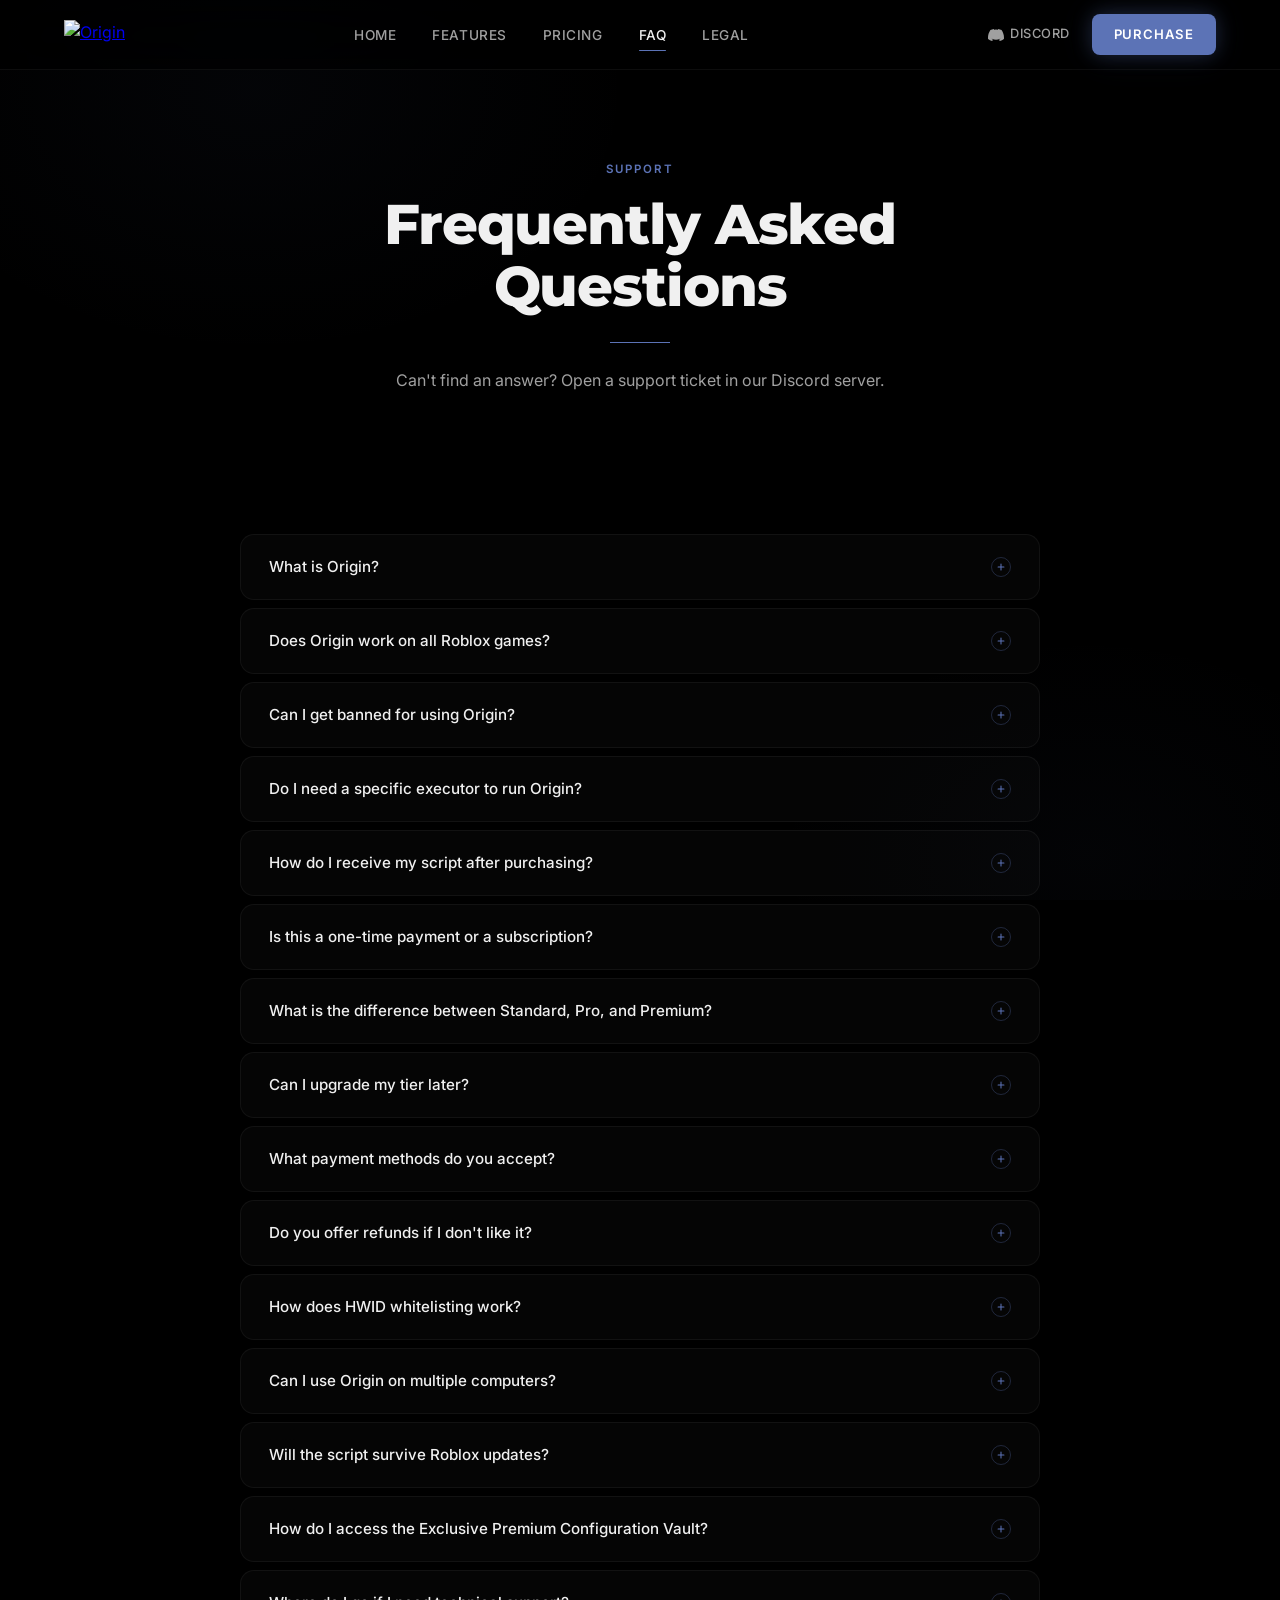
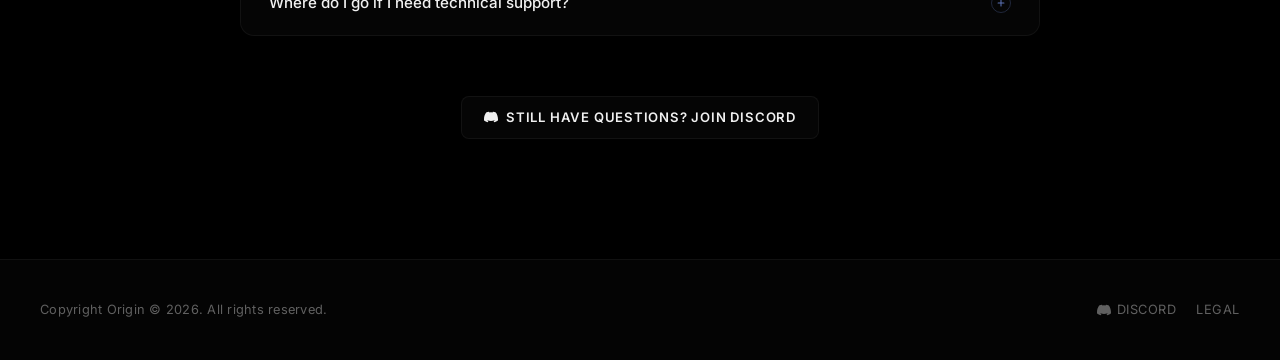
==== faq.html @ a94c9c8a "Add files via upload" ====
<!DOCTYPE html>
<html lang="en">
<head>
  <meta charset="UTF-8" />
  <meta name="viewport" content="width=device-width, initial-scale=1.0" />
  <title>Origin | FAQ</title>
  <meta name="description" content="The next generation of undetectable aimbot and ESP utility." />

  <!-- Open Graph -->
  <meta property="og:title" content="Origin | The First Step" />
  <meta property="og:description" content="The next generation of undetectable aimbot and ESP utility." />
  <meta property="og:image" content="https://raw.githubusercontent.com/tryorigin/origin-stuffz/refs/heads/main/Untitled.png" />
  <meta property="og:type" content="website" />
  <meta name="theme-color" content="#5C73B6" />

  <link rel="stylesheet" href="style.css" />
  <link rel="preconnect" href="https://fonts.googleapis.com" />
  <link rel="preconnect" href="https://fonts.gstatic.com" crossorigin />
  <link href="https://fonts.googleapis.com/css2?family=Montserrat:wght@300;400;500;600;700;800;900&family=Inter:wght@300;400;500;600&display=swap" rel="stylesheet" />
</head>
<body>

<div class="ambient-bg"></div>

<div class="page-wrapper">

  <!-- Navigation -->
  <nav>
    <div class="nav-inner">
      <a class="nav-logo" href="index.html">
        <img src="https://raw.githubusercontent.com/tryorigin/origin-stuffz/refs/heads/main/Untitled.png" alt="Origin" />
      </a>
      <ul class="nav-links">
        <li><a href="index.html">Home</a></li>
        <li><a href="features.html">Features</a></li>
        <li><a href="pricing.html">Pricing</a></li>
        <li><a href="faq.html">FAQ</a></li>
        <li><a href="legal.html">Legal</a></li>
      </ul>
      <div class="nav-right">
        <a class="nav-discord" href="https://discord.gg/GnJSjfkYec" target="_blank" rel="noopener">
          <svg viewBox="0 0 24 24" fill="currentColor"><path d="M20.317 4.37a19.791 19.791 0 0 0-4.885-1.515.074.074 0 0 0-.079.037c-.21.375-.444.864-.608 1.25a18.27 18.27 0 0 0-5.487 0 12.64 12.64 0 0 0-.617-1.25.077.077 0 0 0-.079-.037A19.736 19.736 0 0 0 3.677 4.37a.07.07 0 0 0-.032.027C.533 9.046-.32 13.58.099 18.057.1 18.08.11 18.1.12 18.12a19.9 19.9 0 0 0 5.993 3.03.078.078 0 0 0 .084-.028c.462-.63.874-1.295 1.226-1.994a.076.076 0 0 0-.041-.106 13.107 13.107 0 0 1-1.872-.892.077.077 0 0 1-.008-.128 10.2 10.2 0 0 0 .372-.292.074.074 0 0 1 .077-.01c3.928 1.793 8.18 1.793 12.062 0a.074.074 0 0 1 .078.01c.12.098.246.198.373.292a.077.077 0 0 1-.006.127 12.299 12.299 0 0 1-1.873.892.077.077 0 0 0-.041.107c.36.698.772 1.362 1.225 1.993a.076.076 0 0 0 .084.028 19.839 19.839 0 0 0 6.002-3.03.077.077 0 0 0 .032-.054c.5-5.177-.838-9.674-3.549-13.66a.061.061 0 0 0-.031-.03z"/></svg>
          Discord
        </a>
        <a class="btn btn-primary" href="https://getorigin.lemonsqueezy.com/checkout/buy/0612e65d-4451-4481-a513-a1e196768836" target="_blank" rel="noopener">Purchase</a>
      </div>
      <button class="hamburger" id="hamburger" aria-label="Menu">
        <span></span><span></span><span></span>
      </button>
    </div>
  </nav>

  <!-- Mobile Menu -->
  <div class="mobile-menu" id="mobileMenu">
    <a href="index.html">Home</a>
    <a href="features.html">Features</a>
    <a href="pricing.html">Pricing</a>
    <a href="faq.html">FAQ</a>
    <a href="legal.html">Legal</a>
    <div class="mobile-menu-divider"></div>
    <a href="https://discord.gg/GnJSjfkYec" target="_blank" rel="noopener">Discord</a>
    <a class="btn btn-primary" href="https://getorigin.lemonsqueezy.com/checkout/buy/0612e65d-4451-4481-a513-a1e196768836" target="_blank" rel="noopener">Purchase Now</a>
  </div>

  <main>
    <!-- Page Hero -->
    <div class="page-hero">
      <div class="page-hero-inner">
        <span class="section-label reveal">Support</span>
        <h1 class="section-title reveal reveal-delay-1">Frequently Asked Questions</h1>
        <div class="divider divider-center reveal reveal-delay-2"></div>
        <p class="section-subtitle text-center reveal reveal-delay-3" style="margin: 0 auto;">
          Can't find an answer? Open a support ticket in our Discord server.
        </p>
      </div>
    </div>

    <!-- FAQ -->
    <section style="padding-top: 0; padding-bottom: 120px;">
      <div class="section-inner">
        <div class="faq-list">

          <!-- Q1 -->
          <div class="faq-item reveal">
            <button class="faq-question">
              What is Origin?
              <div class="faq-icon">
                <svg viewBox="0 0 24 24" fill="none" stroke="currentColor" stroke-width="2.5" stroke-linecap="round"><line x1="12" y1="5" x2="12" y2="19"/><line x1="5" y1="12" x2="19" y2="12"/></svg>
              </div>
            </button>
            <div class="faq-answer">
              <div class="faq-answer-inner">Origin is a premium, high-performance internal script designed to provide a competitive advantage in Roblox via aim assistance and sensory perception.</div>
            </div>
          </div>

          <!-- Q2 -->
          <div class="faq-item reveal reveal-delay-1">
            <button class="faq-question">
              Does Origin work on all Roblox games?
              <div class="faq-icon">
                <svg viewBox="0 0 24 24" fill="none" stroke="currentColor" stroke-width="2.5" stroke-linecap="round"><line x1="12" y1="5" x2="12" y2="19"/><line x1="5" y1="12" x2="19" y2="12"/></svg>
              </div>
            </button>
            <div class="faq-answer">
              <div class="faq-answer-inner">Yes, Origin is a universal utility. While some features like projectile prediction are game-dependent, core features like Aimbot, Triggerbot, and ESP work universally.</div>
            </div>
          </div>

          <!-- Q3 -->
          <div class="faq-item reveal reveal-delay-2">
            <button class="faq-question">
              Can I get banned for using Origin?
              <div class="faq-icon">
                <svg viewBox="0 0 24 24" fill="none" stroke="currentColor" stroke-width="2.5" stroke-linecap="round"><line x1="12" y1="5" x2="12" y2="19"/><line x1="5" y1="12" x2="19" y2="12"/></svg>
              </div>
            </button>
            <div class="faq-answer">
              <div class="faq-answer-inner">While we employ top-tier bypasses and security measures, exploiting always carries an inherent risk. We recommend using Origin safely and avoiding blatant behavior.</div>
            </div>
          </div>

          <!-- Q4 -->
          <div class="faq-item reveal">
            <button class="faq-question">
              Do I need a specific executor to run Origin?
              <div class="faq-icon">
                <svg viewBox="0 0 24 24" fill="none" stroke="currentColor" stroke-width="2.5" stroke-linecap="round"><line x1="12" y1="5" x2="12" y2="19"/><line x1="5" y1="12" x2="19" y2="12"/></svg>
              </div>
            </button>
            <div class="faq-answer">
              <div class="faq-answer-inner">Origin is optimized to run flawlessly on top-tier Windows executors that support standard drawing libraries and environment functions.</div>
            </div>
          </div>

          <!-- Q5 -->
          <div class="faq-item reveal reveal-delay-1">
            <button class="faq-question">
              How do I receive my script after purchasing?
              <div class="faq-icon">
                <svg viewBox="0 0 24 24" fill="none" stroke="currentColor" stroke-width="2.5" stroke-linecap="round"><line x1="12" y1="5" x2="12" y2="19"/><line x1="5" y1="12" x2="19" y2="12"/></svg>
              </div>
            </button>
            <div class="faq-answer">
              <div class="faq-answer-inner">Upon successful payment, you will instantly receive your unique license key and instructions via the email provided at checkout.</div>
            </div>
          </div>

          <!-- Q6 -->
          <div class="faq-item reveal reveal-delay-2">
            <button class="faq-question">
              Is this a one-time payment or a subscription?
              <div class="faq-icon">
                <svg viewBox="0 0 24 24" fill="none" stroke="currentColor" stroke-width="2.5" stroke-linecap="round"><line x1="12" y1="5" x2="12" y2="19"/><line x1="5" y1="12" x2="19" y2="12"/></svg>
              </div>
            </button>
            <div class="faq-answer">
              <div class="faq-answer-inner">All Origin tiers are one-time payments for lifetime access to the script. No subscriptions, no recurring charges.</div>
            </div>
          </div>

          <!-- Q7 -->
          <div class="faq-item reveal">
            <button class="faq-question">
              What is the difference between Standard, Pro, and Premium?
              <div class="faq-icon">
                <svg viewBox="0 0 24 24" fill="none" stroke="currentColor" stroke-width="2.5" stroke-linecap="round"><line x1="12" y1="5" x2="12" y2="19"/><line x1="5" y1="12" x2="19" y2="12"/></svg>
              </div>
            </button>
            <div class="faq-answer">
              <div class="faq-answer-inner">Standard gives you the full core script. Pro adds priority support and beta access. Premium includes direct developer support and access to our exclusive vault of verified configurations.</div>
            </div>
          </div>

          <!-- Q8 -->
          <div class="faq-item reveal reveal-delay-1">
            <button class="faq-question">
              Can I upgrade my tier later?
              <div class="faq-icon">
                <svg viewBox="0 0 24 24" fill="none" stroke="currentColor" stroke-width="2.5" stroke-linecap="round"><line x1="12" y1="5" x2="12" y2="19"/><line x1="5" y1="12" x2="19" y2="12"/></svg>
              </div>
            </button>
            <div class="faq-answer">
              <div class="faq-answer-inner">Yes, you can open a ticket in our Discord server to upgrade your tier by paying the difference between tiers.</div>
            </div>
          </div>

          <!-- Q9 -->
          <div class="faq-item reveal reveal-delay-2">
            <button class="faq-question">
              What payment methods do you accept?
              <div class="faq-icon">
                <svg viewBox="0 0 24 24" fill="none" stroke="currentColor" stroke-width="2.5" stroke-linecap="round"><line x1="12" y1="5" x2="12" y2="19"/><line x1="5" y1="12" x2="19" y2="12"/></svg>
              </div>
            </button>
            <div class="faq-answer">
              <div class="faq-answer-inner">We accept all major Credit/Debit cards and other standard localized payment methods processed securely through Lemon Squeezy.</div>
            </div>
          </div>

          <!-- Q10 -->
          <div class="faq-item reveal">
            <button class="faq-question">
              Do you offer refunds if I don't like it?
              <div class="faq-icon">
                <svg viewBox="0 0 24 24" fill="none" stroke="currentColor" stroke-width="2.5" stroke-linecap="round"><line x1="12" y1="5" x2="12" y2="19"/><line x1="5" y1="12" x2="19" y2="12"/></svg>
              </div>
            </button>
            <div class="faq-answer">
              <div class="faq-answer-inner">No. As this is a digital product providing instant access, all sales are strictly final. Please read our <a href="legal.html" style="color:var(--accent);">Refund Policy</a> before purchasing.</div>
            </div>
          </div>

          <!-- Q11 -->
          <div class="faq-item reveal reveal-delay-1">
            <button class="faq-question">
              How does HWID whitelisting work?
              <div class="faq-icon">
                <svg viewBox="0 0 24 24" fill="none" stroke="currentColor" stroke-width="2.5" stroke-linecap="round"><line x1="12" y1="5" x2="12" y2="19"/><line x1="5" y1="12" x2="19" y2="12"/></svg>
              </div>
            </button>
            <div class="faq-answer">
              <div class="faq-answer-inner">Your license is locked to your PC's Hardware ID to prevent leaking and account sharing. This ensures your key remains exclusively yours.</div>
            </div>
          </div>

          <!-- Q12 -->
          <div class="faq-item reveal reveal-delay-2">
            <button class="faq-question">
              Can I use Origin on multiple computers?
              <div class="faq-icon">
                <svg viewBox="0 0 24 24" fill="none" stroke="currentColor" stroke-width="2.5" stroke-linecap="round"><line x1="12" y1="5" x2="12" y2="19"/><line x1="5" y1="12" x2="19" y2="12"/></svg>
              </div>
            </button>
            <div class="faq-answer">
              <div class="faq-answer-inner">No, a license grants you single-user access. However, Premium users have access to instant, automated HWID resets if they buy a new PC.</div>
            </div>
          </div>

          <!-- Q13 -->
          <div class="faq-item reveal">
            <button class="faq-question">
              Will the script survive Roblox updates?
              <div class="faq-icon">
                <svg viewBox="0 0 24 24" fill="none" stroke="currentColor" stroke-width="2.5" stroke-linecap="round"><line x1="12" y1="5" x2="12" y2="19"/><line x1="5" y1="12" x2="19" y2="12"/></svg>
              </div>
            </button>
            <div class="faq-answer">
              <div class="faq-answer-inner">We actively maintain Origin. If a Roblox update breaks functionality, our developers work immediately to push a patch as fast as possible.</div>
            </div>
          </div>

          <!-- Q14 -->
          <div class="faq-item reveal reveal-delay-1">
            <button class="faq-question">
              How do I access the Exclusive Premium Configuration Vault?
              <div class="faq-icon">
                <svg viewBox="0 0 24 24" fill="none" stroke="currentColor" stroke-width="2.5" stroke-linecap="round"><line x1="12" y1="5" x2="12" y2="19"/><line x1="5" y1="12" x2="19" y2="12"/></svg>
              </div>
            </button>
            <div class="faq-answer">
              <div class="faq-answer-inner">Premium users receive a special role in our Discord server, granting them access to the hidden vault channels containing verified, exclusive configurations.</div>
            </div>
          </div>

          <!-- Q15 -->
          <div class="faq-item reveal reveal-delay-2">
            <button class="faq-question">
              Where do I go if I need technical support?
              <div class="faq-icon">
                <svg viewBox="0 0 24 24" fill="none" stroke="currentColor" stroke-width="2.5" stroke-linecap="round"><line x1="12" y1="5" x2="12" y2="19"/><line x1="5" y1="12" x2="19" y2="12"/></svg>
              </div>
            </button>
            <div class="faq-answer">
              <div class="faq-answer-inner">Join our Discord server via the link in the navigation bar and open a support ticket. Our team will assist you promptly.</div>
            </div>
          </div>

        </div><!-- /.faq-list -->

        <!-- CTA -->
        <div style="text-align:center; margin-top: 60px;" class="reveal">
          <a class="btn btn-secondary" href="https://discord.gg/GnJSjfkYec" target="_blank" rel="noopener">
            <svg width="14" height="14" viewBox="0 0 24 24" fill="currentColor"><path d="M20.317 4.37a19.791 19.791 0 0 0-4.885-1.515.074.074 0 0 0-.079.037c-.21.375-.444.864-.608 1.25a18.27 18.27 0 0 0-5.487 0 12.64 12.64 0 0 0-.617-1.25.077.077 0 0 0-.079-.037A19.736 19.736 0 0 0 3.677 4.37a.07.07 0 0 0-.032.027C.533 9.046-.32 13.58.099 18.057.1 18.08.11 18.1.12 18.12a19.9 19.9 0 0 0 5.993 3.03.078.078 0 0 0 .084-.028c.462-.63.874-1.295 1.226-1.994a.076.076 0 0 0-.041-.106 13.107 13.107 0 0 1-1.872-.892.077.077 0 0 1-.008-.128 10.2 10.2 0 0 0 .372-.292.074.074 0 0 1 .077-.01c3.928 1.793 8.18 1.793 12.062 0a.074.074 0 0 1 .078.01c.12.098.246.198.373.292a.077.077 0 0 1-.006.127 12.299 12.299 0 0 1-1.873.892.077.077 0 0 0-.041.107c.36.698.772 1.362 1.225 1.993a.076.076 0 0 0 .084.028 19.839 19.839 0 0 0 6.002-3.03.077.077 0 0 0 .032-.054c.5-5.177-.838-9.674-3.549-13.66a.061.061 0 0 0-.031-.03z"/></svg>
            Still have questions? Join Discord
          </a>
        </div>
      </div>
    </section>
  </main>

  <!-- Footer -->
  <footer>
    <div class="footer-inner">
      <span class="footer-copy">Copyright Origin &copy; 2026. All rights reserved.</span>
      <div class="footer-links">
        <a href="https://discord.gg/GnJSjfkYec" target="_blank" rel="noopener">
          <svg viewBox="0 0 24 24" fill="currentColor"><path d="M20.317 4.37a19.791 19.791 0 0 0-4.885-1.515.074.074 0 0 0-.079.037c-.21.375-.444.864-.608 1.25a18.27 18.27 0 0 0-5.487 0 12.64 12.64 0 0 0-.617-1.25.077.077 0 0 0-.079-.037A19.736 19.736 0 0 0 3.677 4.37a.07.07 0 0 0-.032.027C.533 9.046-.32 13.58.099 18.057.1 18.08.11 18.1.12 18.12a19.9 19.9 0 0 0 5.993 3.03.078.078 0 0 0 .084-.028c.462-.63.874-1.295 1.226-1.994a.076.076 0 0 0-.041-.106 13.107 13.107 0 0 1-1.872-.892.077.077 0 0 1-.008-.128 10.2 10.2 0 0 0 .372-.292.074.074 0 0 1 .077-.01c3.928 1.793 8.18 1.793 12.062 0a.074.074 0 0 1 .078.01c.12.098.246.198.373.292a.077.077 0 0 1-.006.127 12.299 12.299 0 0 1-1.873.892.077.077 0 0 0-.041.107c.36.698.772 1.362 1.225 1.993a.076.076 0 0 0 .084.028 19.839 19.839 0 0 0 6.002-3.03.077.077 0 0 0 .032-.054c.5-5.177-.838-9.674-3.549-13.66a.061.061 0 0 0-.031-.03z"/></svg>
          Discord
        </a>
        <a href="legal.html">Legal</a>
      </div>
    </div>
  </footer>

</div>

<script src="script.js"></script>
</body>
</html>
---- style.css ----
/* ===== ORIGIN GLOBAL STYLESHEET ===== */

@import url('https://fonts.googleapis.com/css2?family=Montserrat:wght@300;400;500;600;700;800;900&family=Inter:wght@300;400;500;600&display=swap');

/* ===== RESET & BASE ===== */
*, *::before, *::after {
  margin: 0;
  padding: 0;
  box-sizing: border-box;
}

:root {
  --accent: #5C73B6;
  --accent-dim: rgba(92, 115, 182, 0.15);
  --accent-glow: rgba(92, 115, 182, 0.4);
  --bg: #000000;
  --bg-1: #050505;
  --bg-2: #0A0A0A;
  --glass-bg: rgba(255, 255, 255, 0.02);
  --glass-border: rgba(255, 255, 255, 0.05);
  --glass-border-hover: rgba(92, 115, 182, 0.35);
  --text-primary: #F0F0F0;
  --text-muted: #A0A0A0;
  --text-dim: #606060;
  --font-display: 'Montserrat', sans-serif;
  --font-body: 'Inter', sans-serif;
  --nav-h: 70px;
  --radius: 14px;
  --transition: 0.3s cubic-bezier(0.4, 0, 0.2, 1);
}

html {
  scroll-behavior: smooth;
  font-size: 16px;
}

body {
  background: var(--bg);
  color: var(--text-primary);
  font-family: var(--font-body);
  line-height: 1.6;
  min-height: 100vh;
  overflow-x: hidden;
  opacity: 0;
  transition: opacity 0.4s ease;
}

body.loaded {
  opacity: 1;
}

/* ===== SCROLLBAR ===== */
::-webkit-scrollbar {
  width: 6px;
}
::-webkit-scrollbar-track {
  background: var(--bg-1);
}
::-webkit-scrollbar-thumb {
  background: rgba(92, 115, 182, 0.4);
  border-radius: 3px;
}
::-webkit-scrollbar-thumb:hover {
  background: var(--accent);
}

/* ===== TEXT SELECTION ===== */
::selection {
  background: var(--accent);
  color: #fff;
}

/* ===== AMBIENT BACKGROUND ===== */
.ambient-bg {
  position: fixed;
  inset: 0;
  pointer-events: none;
  z-index: 0;
  overflow: hidden;
}

.ambient-bg::before {
  content: '';
  position: absolute;
  top: -20%;
  left: -10%;
  width: 60%;
  height: 60%;
  background: radial-gradient(ellipse at center, rgba(92, 115, 182, 0.04) 0%, transparent 70%);
  animation: pulse 8s ease-in-out infinite alternate;
  border-radius: 50%;
}

.ambient-bg::after {
  content: '';
  position: absolute;
  bottom: -20%;
  right: -10%;
  width: 50%;
  height: 50%;
  background: radial-gradient(ellipse at center, rgba(92, 115, 182, 0.03) 0%, transparent 70%);
  animation: pulse 10s ease-in-out infinite alternate-reverse;
  border-radius: 50%;
}

@keyframes pulse {
  0% { transform: scale(1) translate(0, 0); opacity: 0.6; }
  100% { transform: scale(1.15) translate(2%, 3%); opacity: 1; }
}

/* ===== MAIN CONTENT WRAPPER ===== */
.page-wrapper {
  position: relative;
  z-index: 1;
  min-height: 100vh;
  display: flex;
  flex-direction: column;
}

main {
  flex: 1;
}

/* ===== NAVIGATION ===== */
nav {
  position: fixed;
  top: 0;
  left: 0;
  right: 0;
  height: var(--nav-h);
  z-index: 100;
  backdrop-filter: blur(25px);
  -webkit-backdrop-filter: blur(25px);
  background: rgba(0, 0, 0, 0.6);
  border-bottom: 1px solid var(--glass-border);
  transition: background var(--transition);
}

.nav-inner {
  max-width: 1200px;
  margin: 0 auto;
  height: 100%;
  display: flex;
  align-items: center;
  justify-content: space-between;
  padding: 0 24px;
  gap: 20px;
}

.nav-logo img {
  height: 30px;
  display: block;
  filter: brightness(1);
  transition: filter var(--transition);
}
.nav-logo img:hover { filter: brightness(1.2); }

.nav-links {
  display: flex;
  align-items: center;
  gap: 8px;
  list-style: none;
}

.nav-links a {
  color: var(--text-muted);
  text-decoration: none;
  font-family: var(--font-body);
  font-size: 0.85rem;
  font-weight: 500;
  letter-spacing: 0.04em;
  padding: 6px 14px;
  border-radius: 6px;
  transition: color var(--transition), background var(--transition);
  text-transform: uppercase;
  position: relative;
}

.nav-links a:hover {
  color: var(--text-primary);
  background: rgba(255,255,255,0.03);
}

.nav-links a.active {
  color: var(--text-primary);
}

.nav-links a.active::after {
  content: '';
  position: absolute;
  bottom: -2px;
  left: 14px;
  right: 14px;
  height: 1px;
  background: var(--accent);
  border-radius: 1px;
}

.nav-right {
  display: flex;
  align-items: center;
  gap: 12px;
}

.nav-discord {
  color: var(--text-muted);
  text-decoration: none;
  font-size: 0.8rem;
  font-weight: 500;
  letter-spacing: 0.04em;
  text-transform: uppercase;
  display: flex;
  align-items: center;
  gap: 6px;
  padding: 6px 10px;
  border-radius: 6px;
  transition: color var(--transition);
}
.nav-discord:hover { color: var(--text-primary); }
.nav-discord svg { width: 16px; height: 16px; }

/* ===== BUTTONS ===== */
.btn {
  display: inline-flex;
  align-items: center;
  justify-content: center;
  gap: 8px;
  padding: 10px 22px;
  border-radius: 8px;
  font-family: var(--font-body);
  font-size: 0.82rem;
  font-weight: 600;
  letter-spacing: 0.06em;
  text-transform: uppercase;
  text-decoration: none;
  cursor: pointer;
  border: none;
  transition: all var(--transition);
  white-space: nowrap;
  position: relative;
  overflow: hidden;
}

.btn-primary {
  background: var(--accent);
  color: #fff;
  box-shadow: 0 0 20px rgba(92, 115, 182, 0.3), 0 0 40px rgba(92, 115, 182, 0.1);
}

.btn-primary:hover {
  background: #6a84cc;
  box-shadow: 0 0 30px rgba(92, 115, 182, 0.5), 0 0 60px rgba(92, 115, 182, 0.2);
  transform: translateY(-1px);
}

.btn-primary:active { transform: translateY(0); }

.btn-secondary {
  background: var(--glass-bg);
  color: var(--text-primary);
  border: 1px solid var(--glass-border);
  backdrop-filter: blur(10px);
}

.btn-secondary:hover {
  border-color: rgba(92, 115, 182, 0.3);
  background: rgba(92, 115, 182, 0.06);
  color: #fff;
}

/* ===== HAMBURGER MENU ===== */
.hamburger {
  display: none;
  flex-direction: column;
  gap: 5px;
  cursor: pointer;
  padding: 8px;
  border-radius: 6px;
  background: none;
  border: none;
  transition: background var(--transition);
}
.hamburger:hover { background: rgba(255,255,255,0.04); }
.hamburger span {
  display: block;
  width: 22px;
  height: 1.5px;
  background: var(--text-muted);
  border-radius: 2px;
  transition: all 0.3s ease;
}
.hamburger.open span:nth-child(1) { transform: translateY(6.5px) rotate(45deg); }
.hamburger.open span:nth-child(2) { opacity: 0; }
.hamburger.open span:nth-child(3) { transform: translateY(-6.5px) rotate(-45deg); }

.mobile-menu {
  display: none;
  position: fixed;
  top: var(--nav-h);
  left: 0;
  right: 0;
  background: rgba(5, 5, 5, 0.97);
  backdrop-filter: blur(25px);
  border-bottom: 1px solid var(--glass-border);
  z-index: 99;
  padding: 20px 24px 30px;
  flex-direction: column;
  gap: 4px;
}

.mobile-menu.open { display: flex; }

.mobile-menu a {
  color: var(--text-muted);
  text-decoration: none;
  font-size: 0.9rem;
  font-weight: 500;
  letter-spacing: 0.04em;
  text-transform: uppercase;
  padding: 12px 14px;
  border-radius: 8px;
  transition: all var(--transition);
  border: 1px solid transparent;
}

.mobile-menu a:hover,
.mobile-menu a.active {
  color: var(--text-primary);
  background: var(--glass-bg);
  border-color: var(--glass-border);
}

.mobile-menu-divider {
  height: 1px;
  background: var(--glass-border);
  margin: 12px 0;
}

.mobile-menu .btn {
  width: 100%;
  margin-top: 4px;
}

/* ===== SECTIONS ===== */
section {
  padding: 100px 24px;
}

.section-inner {
  max-width: 1200px;
  margin: 0 auto;
}

.section-label {
  font-family: var(--font-body);
  font-size: 0.72rem;
  font-weight: 600;
  letter-spacing: 0.18em;
  text-transform: uppercase;
  color: var(--accent);
  margin-bottom: 16px;
  display: block;
}

.section-title {
  font-family: var(--font-display);
  font-size: clamp(2rem, 5vw, 3.5rem);
  font-weight: 800;
  letter-spacing: -0.02em;
  color: var(--text-primary);
  line-height: 1.1;
  margin-bottom: 20px;
}

.section-subtitle {
  font-size: 1rem;
  color: var(--text-muted);
  max-width: 560px;
  line-height: 1.7;
}

/* ===== GLASS CARD ===== */
.glass-card {
  background: var(--glass-bg);
  border: 1px solid var(--glass-border);
  border-radius: var(--radius);
  backdrop-filter: blur(25px);
  -webkit-backdrop-filter: blur(25px);
  transition: border-color var(--transition), box-shadow var(--transition);
  position: relative;
  overflow: hidden;
}

.glass-card:hover {
  border-color: var(--glass-border-hover);
}

/* Mouse glow effect on cards */
.glass-card .card-glow {
  position: absolute;
  inset: 0;
  pointer-events: none;
  opacity: 0;
  transition: opacity 0.3s ease;
  border-radius: var(--radius);
}

.glass-card:hover .card-glow {
  opacity: 1;
}

/* ===== SCROLL ANIMATIONS ===== */
.reveal {
  opacity: 0;
  transform: translateY(30px);
  transition: opacity 0.7s cubic-bezier(0.4, 0, 0.2, 1), transform 0.7s cubic-bezier(0.4, 0, 0.2, 1);
}

.reveal.visible {
  opacity: 1;
  transform: translateY(0);
}

.reveal-delay-1 { transition-delay: 0.1s; }
.reveal-delay-2 { transition-delay: 0.2s; }
.reveal-delay-3 { transition-delay: 0.3s; }
.reveal-delay-4 { transition-delay: 0.4s; }
.reveal-delay-5 { transition-delay: 0.5s; }

/* ===== DIVIDER ===== */
.divider {
  width: 60px;
  height: 1px;
  background: var(--accent);
  opacity: 0.4;
  margin: 24px 0;
}

.divider-center { margin: 24px auto; }

/* ===== FOOTER ===== */
footer {
  border-top: 1px solid var(--glass-border);
  padding: 40px 24px;
  background: rgba(5,5,5,0.8);
  position: relative;
  z-index: 1;
}

.footer-inner {
  max-width: 1200px;
  margin: 0 auto;
  display: flex;
  align-items: center;
  justify-content: space-between;
  flex-wrap: wrap;
  gap: 16px;
}

.footer-copy {
  font-size: 0.8rem;
  color: var(--text-dim);
  letter-spacing: 0.02em;
}

.footer-links {
  display: flex;
  gap: 20px;
}

.footer-links a {
  color: var(--text-dim);
  text-decoration: none;
  font-size: 0.8rem;
  letter-spacing: 0.04em;
  text-transform: uppercase;
  transition: color var(--transition);
  display: flex;
  align-items: center;
  gap: 6px;
}

.footer-links a:hover { color: var(--text-muted); }
.footer-links a svg { width: 14px; height: 14px; }

/* ===== PAGE HERO ===== */
.page-hero {
  padding: 160px 24px 80px;
  text-align: center;
  position: relative;
}

.page-hero-inner {
  max-width: 800px;
  margin: 0 auto;
}

/* ===== UTILITY ===== */
.text-center { text-align: center; }
.text-accent { color: var(--accent); }

/* ===== HERO SECTION (index.html) ===== */
.hero {
  min-height: 100vh;
  display: flex;
  flex-direction: column;
  align-items: center;
  justify-content: center;
  padding: calc(var(--nav-h) + 60px) 24px 80px;
  text-align: center;
  position: relative;
}

.hero-eyebrow {
  display: inline-flex;
  align-items: center;
  gap: 8px;
  background: rgba(92, 115, 182, 0.08);
  border: 1px solid rgba(92, 115, 182, 0.2);
  padding: 6px 16px;
  border-radius: 100px;
  font-size: 0.72rem;
  font-weight: 600;
  letter-spacing: 0.16em;
  text-transform: uppercase;
  color: var(--accent);
  margin-bottom: 32px;
}

.hero-eyebrow::before {
  content: '';
  width: 6px;
  height: 6px;
  background: var(--accent);
  border-radius: 50%;
  animation: blink 2s ease infinite;
}

@keyframes blink {
  0%, 100% { opacity: 1; }
  50% { opacity: 0.3; }
}

.hero-title {
  font-family: var(--font-display);
  font-size: clamp(3.5rem, 10vw, 8rem);
  font-weight: 900;
  letter-spacing: -0.04em;
  line-height: 0.9;
  color: var(--text-primary);
  margin-bottom: 28px;
}

.hero-title span {
  color: transparent;
  -webkit-text-stroke: 1px rgba(255,255,255,0.15);
}

.hero-subtitle {
  font-size: clamp(0.95rem, 2vw, 1.15rem);
  color: var(--text-muted);
  max-width: 520px;
  margin: 0 auto 44px;
  line-height: 1.7;
  font-weight: 400;
}

.hero-buttons {
  display: flex;
  align-items: center;
  justify-content: center;
  gap: 14px;
  flex-wrap: wrap;
  margin-bottom: 70px;
}

.hero-image-wrap {
  position: relative;
  display: inline-block;
  max-width: 900px;
  width: 100%;
}

.hero-image-wrap::before {
  content: '';
  position: absolute;
  inset: -30px;
  background: radial-gradient(ellipse at center, rgba(92, 115, 182, 0.2) 0%, transparent 65%);
  pointer-events: none;
  z-index: -1;
}

.hero-image-wrap img {
  width: 100%;
  border-radius: var(--radius);
  border: 1px solid rgba(92, 115, 182, 0.15);
  box-shadow: 0 0 80px rgba(92, 115, 182, 0.15), 0 40px 80px rgba(0,0,0,0.5);
  display: block;
}

/* ===== ABOUT SECTION ===== */
.about-section {
  padding: 100px 24px;
  text-align: center;
  background: var(--bg-1);
  border-top: 1px solid var(--glass-border);
  border-bottom: 1px solid var(--glass-border);
}

.about-section .section-subtitle {
  max-width: 640px;
  margin: 0 auto;
  font-size: 1.05rem;
}

/* ===== FEATURES GRID ===== */
.features-grid {
  display: grid;
  grid-template-columns: repeat(3, 1fr);
  gap: 16px;
  margin-top: 60px;
}

.feature-card {
  padding: 36px 30px;
  display: flex;
  flex-direction: column;
  gap: 16px;
}

.feature-icon {
  width: 44px;
  height: 44px;
  background: rgba(92, 115, 182, 0.1);
  border: 1px solid rgba(92, 115, 182, 0.2);
  border-radius: 10px;
  display: flex;
  align-items: center;
  justify-content: center;
  color: var(--accent);
  flex-shrink: 0;
}

.feature-icon svg {
  width: 20px;
  height: 20px;
}

.feature-title {
  font-family: var(--font-display);
  font-size: 1.05rem;
  font-weight: 700;
  letter-spacing: -0.01em;
  color: var(--text-primary);
}

.feature-desc {
  font-size: 0.875rem;
  color: var(--text-muted);
  line-height: 1.7;
}

/* ===== PRICING GRID ===== */
.pricing-grid {
  display: grid;
  grid-template-columns: repeat(3, 1fr);
  gap: 20px;
  align-items: center;
  margin-top: 60px;
}

.pricing-card {
  padding: 40px 32px;
  display: flex;
  flex-direction: column;
  gap: 0;
}

.pricing-card.featured {
  border-color: rgba(92, 115, 182, 0.5) !important;
  box-shadow: 0 0 60px rgba(92, 115, 182, 0.12), inset 0 0 60px rgba(92, 115, 182, 0.03);
  transform: scale(1.04);
  z-index: 1;
}

.pricing-badge {
  display: inline-flex;
  align-items: center;
  background: var(--accent);
  color: #fff;
  font-size: 0.65rem;
  font-weight: 700;
  letter-spacing: 0.14em;
  text-transform: uppercase;
  padding: 4px 10px;
  border-radius: 100px;
  margin-bottom: 20px;
  width: fit-content;
}

.pricing-tier {
  font-size: 0.72rem;
  font-weight: 600;
  letter-spacing: 0.14em;
  text-transform: uppercase;
  color: var(--accent);
  margin-bottom: 8px;
}

.pricing-price {
  font-family: var(--font-display);
  font-size: 3rem;
  font-weight: 900;
  letter-spacing: -0.04em;
  color: var(--text-primary);
  line-height: 1;
  margin-bottom: 4px;
}

.pricing-price sup {
  font-size: 1.4rem;
  vertical-align: top;
  margin-top: 8px;
  font-weight: 600;
  color: var(--text-muted);
}

.pricing-cycle {
  font-size: 0.8rem;
  color: var(--text-dim);
  margin-bottom: 28px;
  letter-spacing: 0.04em;
}

.pricing-divider {
  height: 1px;
  background: var(--glass-border);
  margin-bottom: 28px;
}

.pricing-features {
  list-style: none;
  display: flex;
  flex-direction: column;
  gap: 12px;
  margin-bottom: 32px;
  flex: 1;
}

.pricing-features li {
  display: flex;
  align-items: flex-start;
  gap: 10px;
  font-size: 0.875rem;
  color: var(--text-muted);
  line-height: 1.5;
}

.pricing-features li svg {
  width: 16px;
  height: 16px;
  color: var(--accent);
  flex-shrink: 0;
  margin-top: 2px;
}

/* ===== FAQ ACCORDION ===== */
.faq-list {
  display: flex;
  flex-direction: column;
  gap: 8px;
  margin-top: 60px;
  max-width: 800px;
  margin-left: auto;
  margin-right: auto;
}

.faq-item {
  background: var(--glass-bg);
  border: 1px solid var(--glass-border);
  border-radius: var(--radius);
  overflow: hidden;
  transition: border-color var(--transition);
}

.faq-item:hover {
  border-color: rgba(92, 115, 182, 0.2);
}

.faq-item.open {
  border-color: rgba(92, 115, 182, 0.3);
}

.faq-question {
  width: 100%;
  background: none;
  border: none;
  cursor: pointer;
  padding: 22px 28px;
  display: flex;
  align-items: center;
  justify-content: space-between;
  gap: 16px;
  text-align: left;
  color: var(--text-primary);
  font-family: var(--font-body);
  font-size: 0.95rem;
  font-weight: 500;
  transition: color var(--transition);
}

.faq-question:hover { color: #fff; }

.faq-icon {
  width: 20px;
  height: 20px;
  border: 1px solid rgba(92, 115, 182, 0.3);
  border-radius: 50%;
  display: flex;
  align-items: center;
  justify-content: center;
  flex-shrink: 0;
  transition: all var(--transition);
  color: var(--accent);
}

.faq-item.open .faq-icon {
  background: rgba(92, 115, 182, 0.15);
  transform: rotate(45deg);
}

.faq-icon svg {
  width: 10px;
  height: 10px;
}

.faq-answer {
  max-height: 0;
  overflow: hidden;
  transition: max-height 0.4s cubic-bezier(0.4, 0, 0.2, 1);
}

.faq-answer-inner {
  padding: 0 28px 24px;
  font-size: 0.9rem;
  color: var(--text-muted);
  line-height: 1.75;
  border-top: 1px solid var(--glass-border);
  padding-top: 20px;
}

/* ===== LEGAL TABS ===== */
.legal-layout {
  display: grid;
  grid-template-columns: 220px 1fr;
  gap: 32px;
  margin-top: 60px;
  align-items: start;
}

.legal-sidebar {
  position: sticky;
  top: calc(var(--nav-h) + 24px);
  display: flex;
  flex-direction: column;
  gap: 6px;
}

.legal-tab {
  background: none;
  border: 1px solid var(--glass-border);
  border-radius: 8px;
  padding: 12px 18px;
  color: var(--text-muted);
  font-family: var(--font-body);
  font-size: 0.82rem;
  font-weight: 500;
  letter-spacing: 0.04em;
  cursor: pointer;
  text-align: left;
  transition: all var(--transition);
  display: flex;
  align-items: center;
  gap: 10px;
}

.legal-tab:hover {
  color: var(--text-primary);
  border-color: rgba(92, 115, 182, 0.25);
  background: rgba(92, 115, 182, 0.04);
}

.legal-tab.active {
  color: var(--text-primary);
  border-color: rgba(92, 115, 182, 0.4);
  background: rgba(92, 115, 182, 0.07);
}

.legal-content {
  background: var(--glass-bg);
  border: 1px solid var(--glass-border);
  border-radius: var(--radius);
  padding: 48px 44px;
}

.legal-doc { display: none; }
.legal-doc.active { display: block; }

.legal-doc h2 {
  font-family: var(--font-display);
  font-size: 1.4rem;
  font-weight: 700;
  color: var(--text-primary);
  margin-bottom: 24px;
  letter-spacing: -0.01em;
}

.legal-doc h3 {
  font-size: 0.85rem;
  font-weight: 700;
  letter-spacing: 0.08em;
  text-transform: uppercase;
  color: var(--accent);
  margin-top: 28px;
  margin-bottom: 14px;
}

.legal-doc p, .legal-doc li {
  font-size: 0.9rem;
  color: var(--text-muted);
  line-height: 1.8;
}

.legal-doc ul {
  list-style: none;
  padding: 0;
  display: flex;
  flex-direction: column;
  gap: 8px;
}

.legal-doc ul li {
  padding-left: 18px;
  position: relative;
}

.legal-doc ul li::before {
  content: '—';
  position: absolute;
  left: 0;
  color: var(--text-dim);
  font-size: 0.8rem;
}

.legal-doc strong {
  color: var(--text-primary);
  font-weight: 600;
}

.legal-doc hr {
  border: none;
  border-top: 1px solid var(--glass-border);
  margin: 28px 0;
}

/* ===== RESPONSIVE ===== */
@media (max-width: 900px) {
  .features-grid { grid-template-columns: repeat(2, 1fr); }
  .pricing-grid { grid-template-columns: 1fr; max-width: 420px; margin-left: auto; margin-right: auto; }
  .pricing-card.featured { transform: none; }
  .legal-layout { grid-template-columns: 1fr; }
  .legal-sidebar { position: static; flex-direction: row; flex-wrap: wrap; }
  .legal-content { padding: 30px 24px; }
}

@media (max-width: 768px) {
  .nav-links, .nav-right { display: none; }
  .hamburger { display: flex; }
  .features-grid { grid-template-columns: 1fr; }
  section { padding: 70px 20px; }
  .page-hero { padding: 140px 20px 60px; }
}

@media (max-width: 480px) {
  .hero-title { letter-spacing: -0.03em; }
  .hero-buttons { flex-direction: column; align-items: stretch; }
  .hero-buttons .btn { width: 100%; justify-content: center; }
  .footer-inner { flex-direction: column; text-align: center; align-items: center; }
}
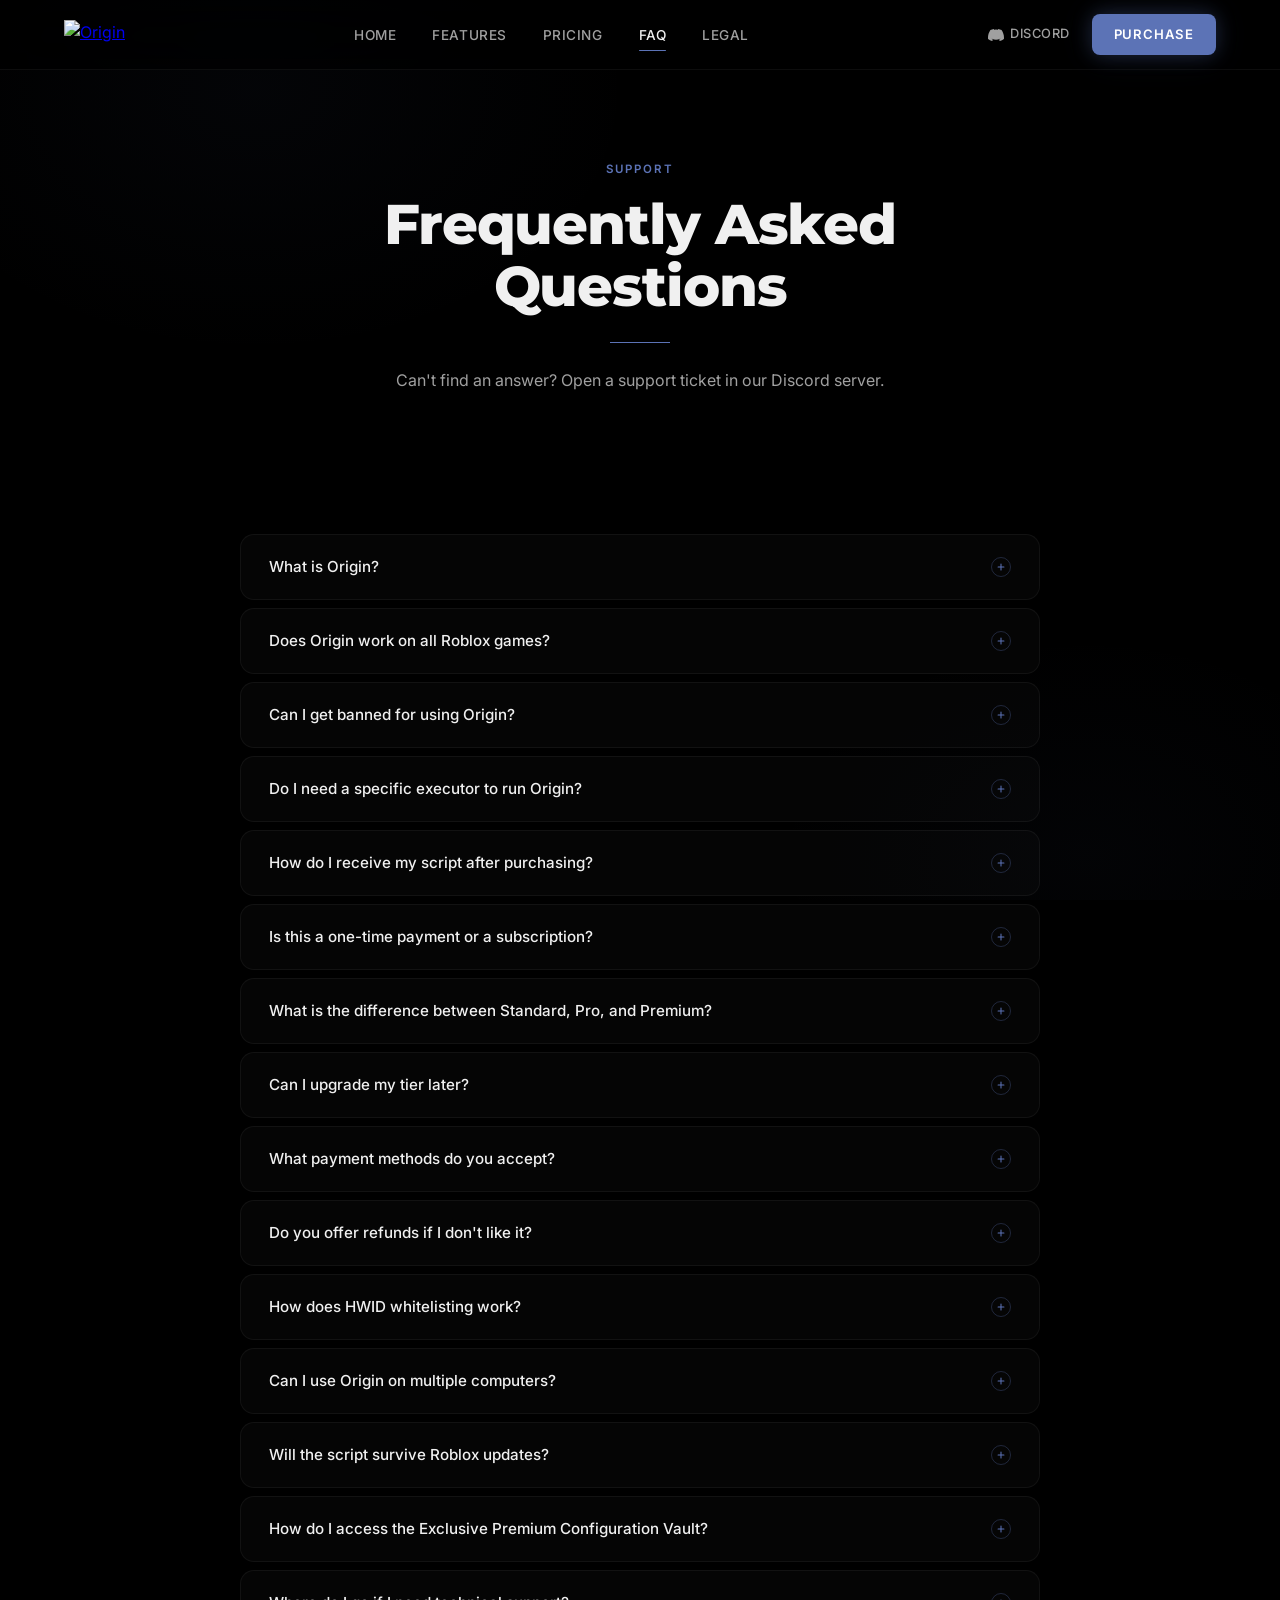
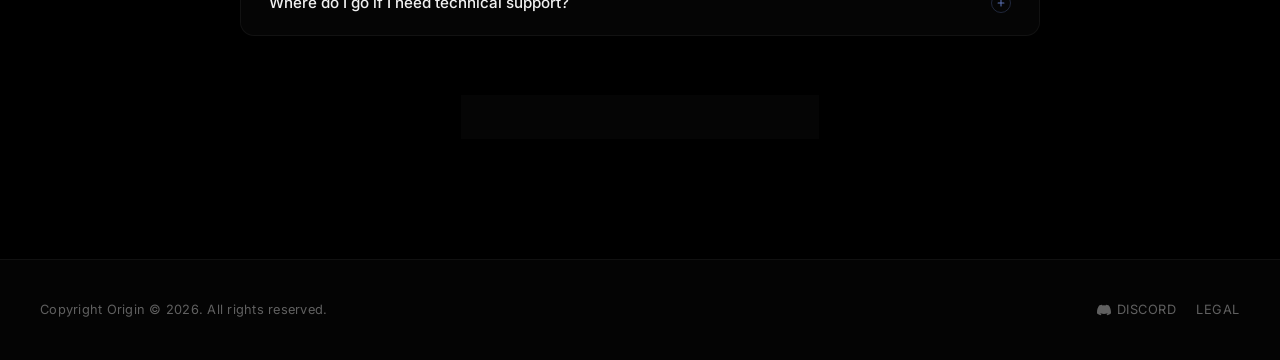
==== commit 94d01929: "Update faq.html" ====
--- a/faq.html
+++ b/faq.html
@@ -42,7 +42,7 @@
           <svg viewBox="0 0 24 24" fill="currentColor"><path d="M20.317 4.37a19.791 19.791 0 0 0-4.885-1.515.074.074 0 0 0-.079.037c-.21.375-.444.864-.608 1.25a18.27 18.27 0 0 0-5.487 0 12.64 12.64 0 0 0-.617-1.25.077.077 0 0 0-.079-.037A19.736 19.736 0 0 0 3.677 4.37a.07.07 0 0 0-.032.027C.533 9.046-.32 13.58.099 18.057.1 18.08.11 18.1.12 18.12a19.9 19.9 0 0 0 5.993 3.03.078.078 0 0 0 .084-.028c.462-.63.874-1.295 1.226-1.994a.076.076 0 0 0-.041-.106 13.107 13.107 0 0 1-1.872-.892.077.077 0 0 1-.008-.128 10.2 10.2 0 0 0 .372-.292.074.074 0 0 1 .077-.01c3.928 1.793 8.18 1.793 12.062 0a.074.074 0 0 1 .078.01c.12.098.246.198.373.292a.077.077 0 0 1-.006.127 12.299 12.299 0 0 1-1.873.892.077.077 0 0 0-.041.107c.36.698.772 1.362 1.225 1.993a.076.076 0 0 0 .084.028 19.839 19.839 0 0 0 6.002-3.03.077.077 0 0 0 .032-.054c.5-5.177-.838-9.674-3.549-13.66a.061.061 0 0 0-.031-.03z"/></svg>
           Discord
         </a>
-        <a class="btn btn-primary" href="https://getorigin.lemonsqueezy.com/checkout/buy/0612e65d-4451-4481-a513-a1e196768836" target="_blank" rel="noopener">Purchase</a>
+        <a class="btn btn-primary" href="https://payhip.com/b/pzElG" target="_blank" rel="noopener">Purchase</a>
       </div>
       <button class="hamburger" id="hamburger" aria-label="Menu">
         <span></span><span></span><span></span>
@@ -59,7 +59,7 @@
     <a href="legal.html">Legal</a>
     <div class="mobile-menu-divider"></div>
     <a href="https://discord.gg/GnJSjfkYec" target="_blank" rel="noopener">Discord</a>
-    <a class="btn btn-primary" href="https://getorigin.lemonsqueezy.com/checkout/buy/0612e65d-4451-4481-a513-a1e196768836" target="_blank" rel="noopener">Purchase Now</a>
+    <a class="btn btn-primary" href="https://payhip.com/b/pzElG" target="_blank" rel="noopener">Purchase Now</a>
   </div>
 
   <main>
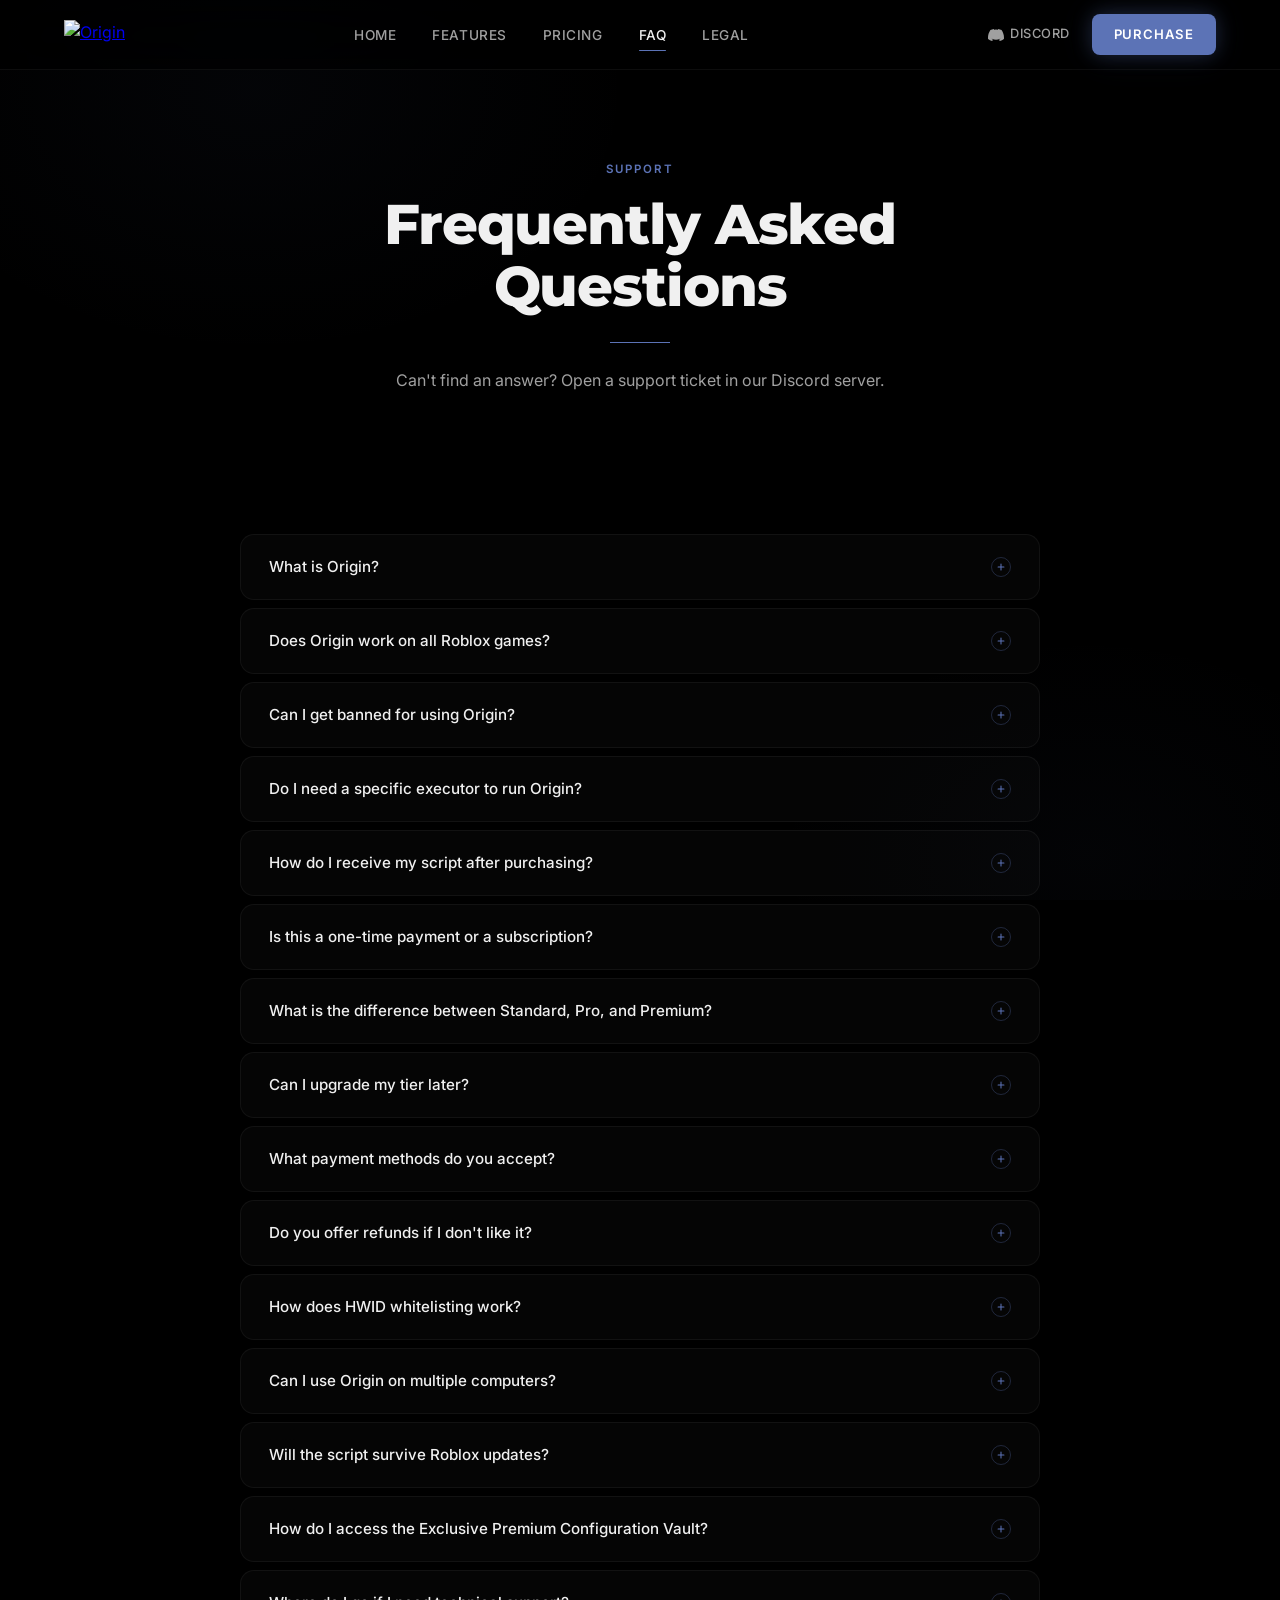
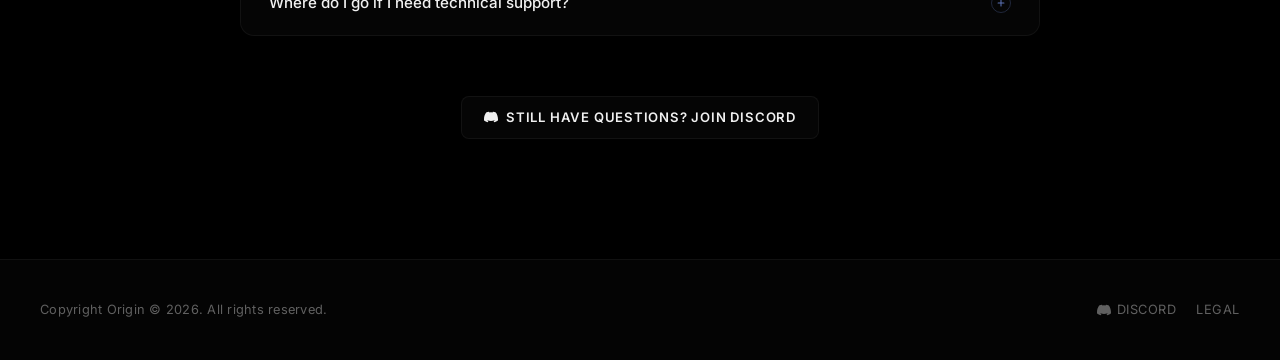
==== commit 0ef5a5b1: "Update faq.html" ====
--- a/faq.html
+++ b/faq.html
@@ -193,7 +193,7 @@
               </div>
             </button>
             <div class="faq-answer">
-              <div class="faq-answer-inner">We accept all major Credit/Debit cards and other standard localized payment methods processed securely through Lemon Squeezy.</div>
+              <div class="faq-answer-inner">We accept all major Credit/Debit cards and other standard localized payment methods processed securely through Payhip.</div>
             </div>
           </div>
 
